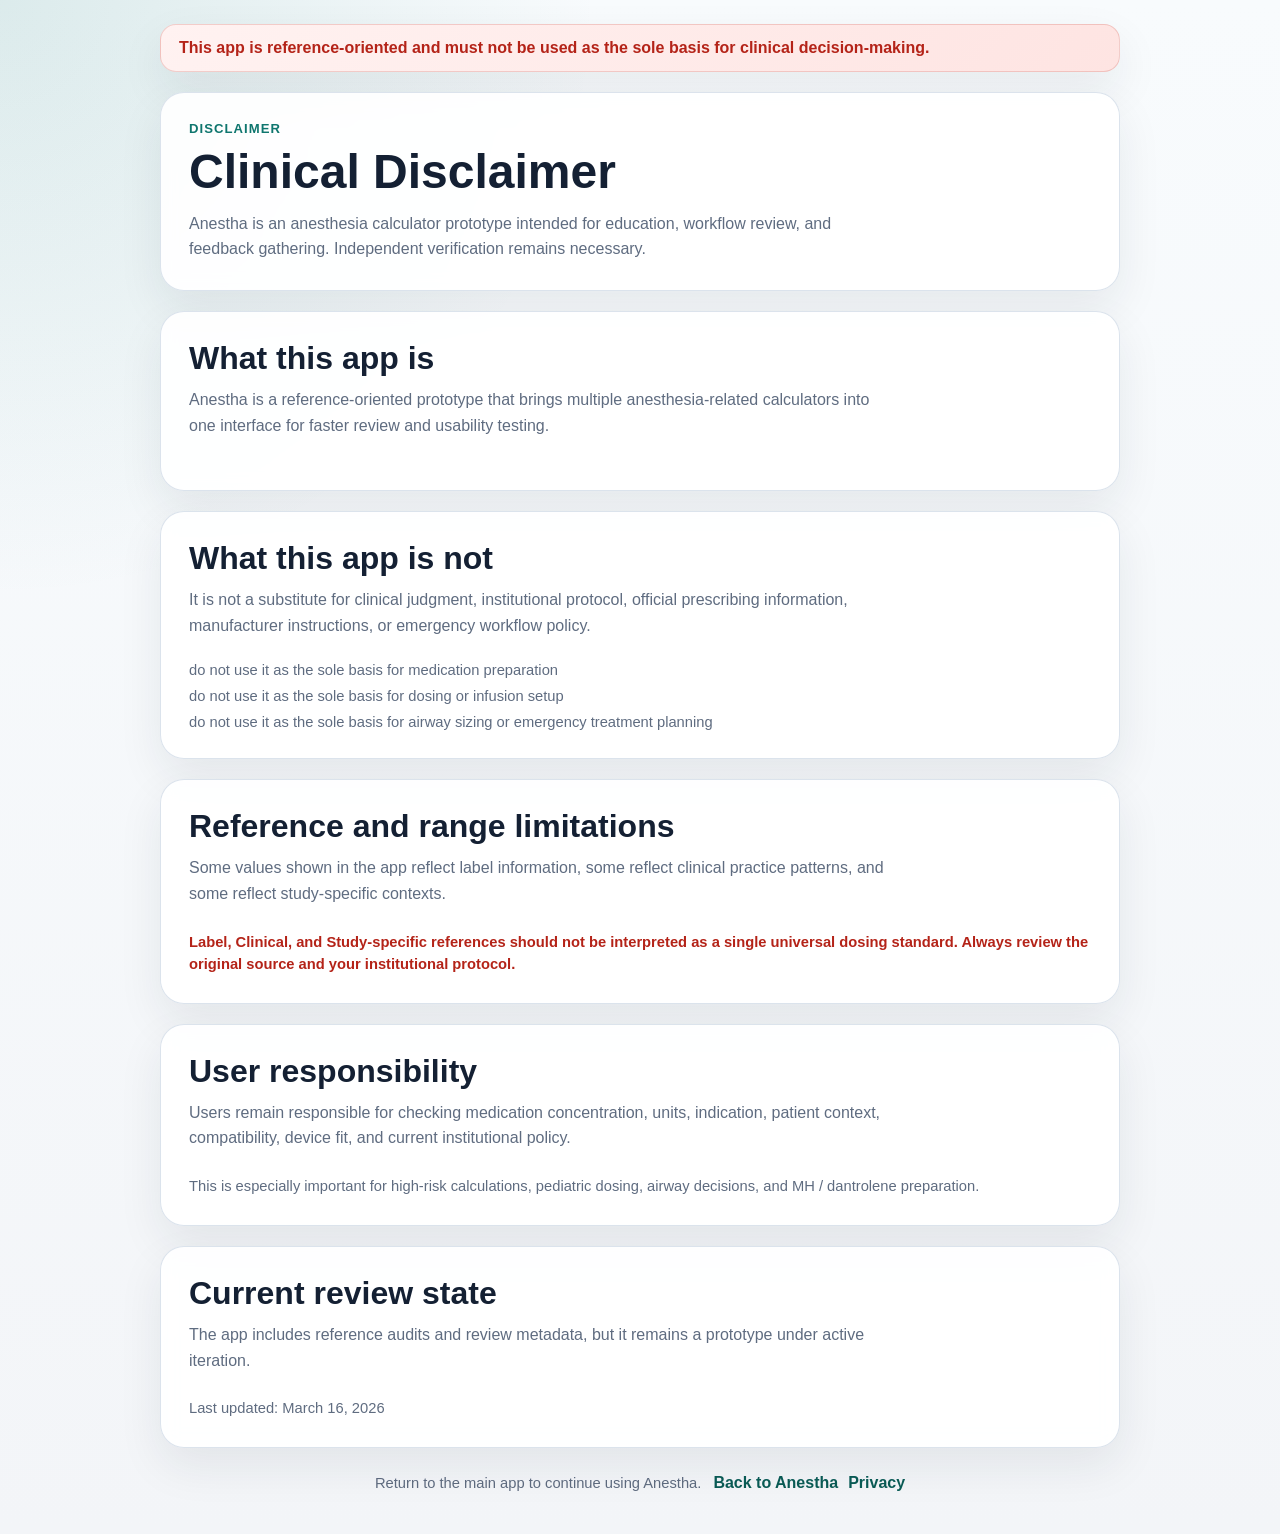
==== disclaimer.html @ b2483615 "Prepare v0.1.0 web release" ====
<!DOCTYPE html>
<html lang="en">
<head>
  <meta charset="UTF-8">
  <meta name="viewport" content="width=device-width, initial-scale=1.0">
  <title>Anestha Disclaimer</title>
  <link rel="icon" type="image/svg+xml" href="favicon.svg">
  <link rel="apple-touch-icon" href="app-icon.svg">
  <meta name="theme-color" content="#0f766e">
  <link rel="stylesheet" href="style.css">
</head>
<body>
  <main class="page">
    <section class="warning-banner" aria-label="Important disclaimer">
      <strong>This app is reference-oriented and must not be used as the sole basis for clinical decision-making.</strong>
    </section>

    <section class="app-shell">
      <header class="hero">
        <p class="eyebrow">Disclaimer</p>
        <h1>Clinical Disclaimer</h1>
        <p class="hero-text">
          Anestha is an anesthesia calculator prototype intended for education, workflow review, and feedback gathering. Independent verification remains necessary.
        </p>
      </header>

      <section class="calculator-panel">
        <div class="calculator-heading">
          <h2>What this app is</h2>
          <p class="calculator-description">
            Anestha is a reference-oriented prototype that brings multiple anesthesia-related calculators into one interface for faster review and usability testing.
          </p>
        </div>
      </section>

      <section class="calculator-panel">
        <div class="calculator-heading">
          <h2>What this app is not</h2>
          <p class="calculator-description">
            It is not a substitute for clinical judgment, institutional protocol, official prescribing information, manufacturer instructions, or emergency workflow policy.
          </p>
        </div>
        <ul class="reference-list">
          <li>do not use it as the sole basis for medication preparation</li>
          <li>do not use it as the sole basis for dosing or infusion setup</li>
          <li>do not use it as the sole basis for airway sizing or emergency treatment planning</li>
        </ul>
      </section>

      <section class="calculator-panel">
        <div class="calculator-heading">
          <h2>Reference and range limitations</h2>
          <p class="calculator-description">
            Some values shown in the app reflect label information, some reflect clinical practice patterns, and some reflect study-specific contexts.
          </p>
        </div>
        <p class="reference-note">
          Label, Clinical, and Study-specific references should not be interpreted as a single universal dosing standard. Always review the original source and your institutional protocol.
        </p>
      </section>

      <section class="calculator-panel">
        <div class="calculator-heading">
          <h2>User responsibility</h2>
          <p class="calculator-description">
            Users remain responsible for checking medication concentration, units, indication, patient context, compatibility, device fit, and current institutional policy.
          </p>
        </div>
        <p class="helper-text">
          This is especially important for high-risk calculations, pediatric dosing, airway decisions, and MH / dantrolene preparation.
        </p>
      </section>

      <section class="calculator-panel">
        <div class="calculator-heading">
          <h2>Current review state</h2>
          <p class="calculator-description">
            The app includes reference audits and review metadata, but it remains a prototype under active iteration.
          </p>
        </div>
        <p class="helper-text">
          Last updated: March 16, 2026
        </p>
      </section>

      <footer class="app-footer">
        <p class="app-footer-text">
          Return to the main app to continue using Anestha.
        </p>
        <div class="app-footer-links">
          <a href="index.html">Back to Anestha</a>
          <a href="privacy.html">Privacy</a>
        </div>
      </footer>
    </section>
  </main>
</body>
</html>
---- style.css ----
:root {
  --bg: #f3f5f8;
  --panel: #ffffff;
  --panel-soft: #f8fafc;
  --text: #142033;
  --muted: #5f6c80;
  --accent: #0f766e;
  --accent-dark: #0a5c56;
  --accent-soft: #d7f3ef;
  --danger: #b42318;
  --danger-soft: #fee4e2;
  --border: #d8e0ea;
  --shadow: 0 18px 45px rgba(20, 32, 51, 0.08);
}

* {
  box-sizing: border-box;
}

body {
  margin: 0;
  font-family: "Segoe UI", Tahoma, Geneva, Verdana, sans-serif;
  background:
    radial-gradient(circle at top left, rgba(15, 118, 110, 0.12), transparent 30%),
    linear-gradient(180deg, #f8fbfd 0%, var(--bg) 100%);
  color: var(--text);
}

.page {
  min-height: 100vh;
  padding: 24px 16px 40px;
}

.warning-banner {
  max-width: 960px;
  margin: 0 auto 20px;
  padding: 14px 18px;
  border: 1px solid rgba(180, 35, 24, 0.18);
  border-radius: 16px;
  background: linear-gradient(135deg, #fff2f1, var(--danger-soft));
  color: var(--danger);
  box-shadow: var(--shadow);
}

.app-shell {
  max-width: 960px;
  margin: 0 auto;
  display: grid;
  gap: 20px;
}

.hero,
.calculator-switcher,
.calculator-panel,
.result-card {
  background: rgba(255, 255, 255, 0.92);
  backdrop-filter: blur(8px);
  border: 1px solid rgba(216, 224, 234, 0.9);
  border-radius: 24px;
  box-shadow: var(--shadow);
}

.hero {
  padding: 28px;
}

.hero-topbar {
  display: flex;
  align-items: flex-start;
  justify-content: space-between;
  gap: 16px;
}

.eyebrow {
  margin: 0 0 10px;
  font-size: 0.82rem;
  font-weight: 700;
  letter-spacing: 0.08em;
  text-transform: uppercase;
  color: var(--accent);
}

.language-select-wrap {
  min-width: 160px;
  margin-left: auto;
  display: flex;
  justify-content: flex-end;
}

.language-select-row {
  min-width: 160px;
  background: rgba(255, 255, 255, 0.92);
}

.sr-only {
  position: absolute;
  width: 1px;
  height: 1px;
  padding: 0;
  margin: -1px;
  overflow: hidden;
  clip: rect(0, 0, 0, 0);
  white-space: nowrap;
  border: 0;
}

.hero h1 {
  margin: 0 0 12px;
  font-size: clamp(1.9rem, 4vw, 3rem);
  line-height: 1.1;
}

.hero-text {
  margin: 0;
  max-width: 680px;
  color: var(--muted);
  line-height: 1.6;
}

.feedback-bar {
  display: grid;
  gap: 10px;
  margin-top: 18px;
  padding-top: 14px;
  border-top: 1px solid var(--border);
}

.feedback-bar-label {
  margin: 0;
  font-size: 0.82rem;
  font-weight: 700;
  letter-spacing: 0.08em;
  text-transform: uppercase;
  color: var(--muted);
}

.feedback-bar-links {
  display: flex;
  flex-wrap: wrap;
  gap: 8px;
}

.feedback-link-chip {
  display: inline-flex;
  align-items: center;
  border: 1px solid var(--border);
  border-radius: 999px;
  padding: 8px 12px;
  background: var(--panel-soft);
  color: var(--text);
  text-decoration: none;
  font-size: 0.92rem;
  font-weight: 700;
}

.feedback-link-chip:hover {
  border-color: rgba(15, 118, 110, 0.3);
  background: var(--accent-soft);
  color: var(--accent-dark);
}

.feedback-status {
  margin-top: 0;
}

.support-grid {
  display: grid;
  grid-template-columns: repeat(2, minmax(0, 1fr));
  gap: 16px;
}

.support-card {
  display: grid;
  gap: 12px;
  padding: 20px;
  border: 1px solid var(--border);
  border-radius: 20px;
  background: rgba(248, 250, 252, 0.88);
}

.support-card-kicker {
  margin: 0;
  font-size: 0.76rem;
  font-weight: 700;
  letter-spacing: 0.12em;
  text-transform: uppercase;
  color: var(--muted);
}

.support-card h3 {
  margin: 0;
  font-size: 1.2rem;
}

.support-card-description {
  margin: 0;
  color: var(--muted);
  line-height: 1.6;
}

.support-link-group {
  margin-top: 2px;
}

.support-legal {
  margin-top: 18px;
  padding-top: 18px;
  border-top: 1px solid var(--border);
}

.app-footer {
  max-width: 960px;
  margin: 4px auto 0;
  display: flex;
  flex-wrap: wrap;
  align-items: center;
  justify-content: space-between;
  gap: 12px;
  padding: 0 4px;
}

.app-footer-text {
  margin: 0;
  color: var(--muted);
  font-size: 0.92rem;
  line-height: 1.5;
}

.app-footer-links {
  display: flex;
  flex-wrap: wrap;
  gap: 10px;
}

.app-footer-links a {
  color: var(--accent-dark);
  text-decoration: none;
  font-weight: 700;
}

.app-footer-links a:hover {
  text-decoration: underline;
}

.btn.is-disabled {
  opacity: 0.55;
  pointer-events: none;
}

.calculator-panel {
  padding: 28px;
}

.calculator-switcher {
  padding: 20px 24px;
}

.switcher-label {
  margin: 0 0 12px;
  font-size: 0.76rem;
  font-weight: 700;
  letter-spacing: 0.12em;
  text-transform: uppercase;
  color: var(--muted);
}

.calculator-tabs {
  display: flex;
  flex-wrap: wrap;
  gap: 10px;
}

.calculator-tab {
  border: 1px solid var(--border);
  border-radius: 999px;
  padding: 10px 16px;
  background: #fff;
  color: var(--text);
  font: inherit;
  font-weight: 700;
  cursor: pointer;
  transition: background 0.18s ease, color 0.18s ease, border-color 0.18s ease, transform 0.18s ease;
}

.calculator-tab:hover {
  transform: translateY(-1px);
}

.calculator-tab.is-active {
  background: linear-gradient(135deg, var(--accent), var(--accent-dark));
  border-color: transparent;
  color: #fff;
}

.calculator-view {
  display: grid;
  gap: 20px;
}

.calculator-heading {
  margin-bottom: 24px;
}

.calculator-kicker {
  margin: 0 0 8px;
  display: inline-flex;
  align-items: center;
  gap: 8px;
  padding: 6px 10px;
  border-radius: 999px;
  background: rgba(15, 118, 110, 0.1);
  border: 1px solid rgba(15, 118, 110, 0.14);
  font-size: 0.74rem;
  font-weight: 700;
  letter-spacing: 0.12em;
  text-transform: uppercase;
  color: var(--accent);
}

.calculator-heading h2 {
  margin: 0 0 10px;
  font-size: clamp(1.4rem, 3vw, 2rem);
}

.calculator-description {
  margin: 0;
  max-width: 700px;
  color: var(--muted);
  line-height: 1.6;
}

.calculator-panel-placeholder {
  min-height: 220px;
  display: flex;
  align-items: center;
}

.form-stack {
  display: grid;
  gap: 18px;
}

.infusion-submode-selector {
  margin-bottom: 18px;
}

.mode-option-button {
  position: relative;
  border: 1px solid rgba(216, 224, 234, 0.92);
  border-radius: 20px;
  padding: 14px 18px;
  background: linear-gradient(180deg, rgba(255, 255, 255, 0.98) 0%, rgba(248, 250, 252, 0.96) 100%);
  color: var(--text);
  font: inherit;
  font-weight: 800;
  cursor: pointer;
  box-shadow: 0 8px 18px rgba(20, 32, 51, 0.05);
  transition: background 0.18s ease, color 0.18s ease, border-color 0.18s ease, transform 0.18s ease, box-shadow 0.18s ease;
}

.mode-option-button:hover {
  transform: translateY(-1px);
  border-color: rgba(15, 118, 110, 0.2);
  box-shadow: 0 10px 22px rgba(20, 32, 51, 0.08);
}

.mode-option-button.is-active {
  background: linear-gradient(180deg, rgba(215, 243, 239, 0.96) 0%, rgba(203, 238, 233, 0.96) 100%);
  border-color: rgba(15, 118, 110, 0.28);
  color: var(--accent-dark);
  box-shadow: 0 12px 24px rgba(15, 118, 110, 0.12);
}

.mode-option-button.is-active::before {
  content: "";
  position: absolute;
  inset: 0 auto 0 0;
  width: 6px;
  border-radius: 20px 0 0 20px;
  background: linear-gradient(180deg, var(--accent) 0%, var(--accent-dark) 100%);
}

.preset-summary {
  padding: 16px 18px;
  border: 1px solid var(--border);
  border-radius: 18px;
  background: var(--panel-soft);
}

.preset-summary-row {
  display: grid;
  grid-template-columns: 140px minmax(0, 1fr);
  gap: 10px;
  margin-bottom: 10px;
}

.preset-summary-row:last-of-type {
  margin-bottom: 0;
}

.preset-summary-label {
  font-weight: 700;
  color: var(--muted);
  font-size: 0.82rem;
  letter-spacing: 0.02em;
}

.preset-summary-value {
  color: var(--text);
}

.preset-summary-value-row {
  display: flex;
  align-items: center;
  justify-content: space-between;
  gap: 10px;
}

.reference-note {
  margin: 14px 0 0;
  color: var(--danger);
  font-size: 0.92rem;
  font-weight: 700;
  line-height: 1.5;
}

.mode-panels {
  display: grid;
  gap: 16px;
}

.submode-panel {
  padding: 16px;
  border: 1px solid var(--border);
  border-radius: 18px;
  background: rgba(248, 250, 252, 0.8);
}

.field-full {
  grid-column: 1 / -1;
}

.mode-selector {
  margin-bottom: 22px;
  padding: 16px;
  border: 1px solid var(--border);
  border-radius: 18px;
  background: var(--panel-soft);
}

.mode-title {
  margin: 0 0 12px;
  font-size: 0.76rem;
  font-weight: 700;
  letter-spacing: 0.12em;
  text-transform: uppercase;
  color: var(--muted);
}

.mode-options {
  display: flex;
  flex-wrap: wrap;
  gap: 10px;
}

.mode-option {
  display: flex;
  align-items: center;
  gap: 8px;
  padding: 10px 14px;
  border: 1px solid var(--border);
  border-radius: 999px;
  background: #fff;
  font-weight: 600;
  cursor: pointer;
}

.mode-option input {
  margin: 0;
  accent-color: var(--accent);
}

.drug-selector {
  margin-bottom: 22px;
}

.quick-drug-actions {
  margin-top: 10px;
}

.quick-drug-groups {
  display: grid;
  gap: 10px;
  margin-top: 12px;
}

.quick-drug-row {
  display: grid;
  gap: 8px;
}

.quick-drug-label {
  font-size: 0.74rem;
  font-weight: 700;
  letter-spacing: 0.12em;
  text-transform: uppercase;
  color: var(--muted);
}

.quick-drug-list {
  display: flex;
  flex-wrap: wrap;
  gap: 8px;
}

.quick-drug-chip {
  display: inline-flex;
  align-items: center;
  gap: 6px;
  min-width: 0;
}

.chip-button {
  display: inline-flex;
  align-items: center;
  justify-content: center;
  gap: 8px;
  border: 1px solid rgba(15, 118, 110, 0.14);
  border-radius: 999px;
  padding: 9px 13px;
  background: #fff;
  color: var(--accent-dark);
  font: inherit;
  font-size: 0.88rem;
  font-weight: 800;
  cursor: pointer;
  box-shadow: 0 4px 10px rgba(20, 32, 51, 0.04);
}

.chip-button-small {
  padding: 6px 10px;
  font-size: 0.85rem;
}

.chip-button-secondary {
  background: rgba(15, 118, 110, 0.06);
}

.chip-button.is-active {
  background: var(--accent-soft);
  color: var(--accent-dark);
  border-color: rgba(15, 118, 110, 0.3);
}

.chip-button:hover {
  border-color: rgba(15, 118, 110, 0.24);
  background: rgba(15, 118, 110, 0.1);
}

.reference-panel {
  margin-top: 18px;
  padding-top: 14px;
  border-top: 1px solid var(--border);
}

.reference-list {
  margin: 8px 0 0;
  padding-left: 0;
  list-style: none;
  display: grid;
  gap: 10px;
  color: var(--muted);
  font-size: 0.92rem;
}

.reference-list a {
  color: var(--accent-dark);
}

.reference-item {
  padding: 10px 12px;
  border: 1px solid var(--border);
  border-radius: 12px;
  background: rgba(255, 255, 255, 0.72);
}

.reference-details {
  display: block;
}

.reference-summary {
  cursor: pointer;
  list-style: none;
}

.reference-summary::-webkit-details-marker {
  display: none;
}

.reference-summary-title {
  color: var(--text);
  font-weight: 700;
  overflow-wrap: anywhere;
}

.reference-summary-title-row {
  display: flex;
  align-items: center;
  justify-content: space-between;
  gap: 10px;
  min-width: 0;
}

.reference-summary-meta {
  display: block;
  margin-top: 4px;
  color: var(--muted);
  font-size: 0.84rem;
}

.reference-badge {
  flex-shrink: 0;
  padding: 4px 9px;
  border-radius: 999px;
  font-size: 0.72rem;
  font-weight: 700;
  letter-spacing: 0.02em;
  border: 1px solid transparent;
  box-shadow: inset 0 1px 0 rgba(255, 255, 255, 0.35);
}

.reference-badge.is-label {
  background: rgba(33, 94, 60, 0.14);
  border-color: rgba(33, 94, 60, 0.18);
  color: #215e3c;
}

.reference-badge.is-clinical {
  background: rgba(18, 92, 140, 0.14);
  border-color: rgba(18, 92, 140, 0.18);
  color: #125c8c;
}

.reference-badge.is-study {
  background: rgba(140, 86, 18, 0.16);
  border-color: rgba(140, 86, 18, 0.2);
  color: #8c5612;
}

.reference-badge.is-use-case-induction {
  background: rgba(119, 29, 149, 0.12);
  border-color: rgba(119, 29, 149, 0.18);
  color: #771d95;
}

.reference-badge.is-use-case-maintenance {
  background: rgba(10, 102, 74, 0.12);
  border-color: rgba(10, 102, 74, 0.18);
  color: #0a664a;
}

.reference-badge.is-use-case-sedation {
  background: rgba(180, 83, 9, 0.12);
  border-color: rgba(180, 83, 9, 0.18);
  color: #b45309;
}

.reference-badge.is-use-case-support {
  background: rgba(30, 64, 175, 0.12);
  border-color: rgba(30, 64, 175, 0.18);
  color: #1e40af;
}

#reference-range-badge .reference-badge,
#result-range-badge .reference-badge {
  font-size: 0.76rem;
}

.reference-reviewed {
  color: var(--text-muted);
}

.reference-detail-body {
  margin-top: 10px;
  padding-top: 10px;
  border-top: 1px solid var(--border);
}

.reference-usage-note {
  margin: 0 0 8px;
  color: var(--text-secondary);
  line-height: 1.45;
}

.reference-disclaimer {
  margin: 0 0 10px;
  color: var(--muted);
  font-size: 0.84rem;
  line-height: 1.45;
}

.reference-external-link {
  font-weight: 600;
}

.quick-drug-remove {
  width: 28px;
  height: 28px;
  border: 1px solid var(--border);
  border-radius: 999px;
  background: #fff;
  color: var(--muted);
  font: inherit;
  font-size: 0.95rem;
  font-weight: 700;
  line-height: 1;
  cursor: pointer;
}

.inline-action-button {
  border: 0;
  padding: 0;
  background: transparent;
  color: var(--accent-dark);
  font: inherit;
  text-align: left;
  cursor: pointer;
}

.inline-action-button:disabled {
  color: var(--muted);
  cursor: default;
}

.preset-summary-action {
  display: inline-flex;
  align-items: center;
  gap: 10px;
  justify-content: flex-end;
  flex-wrap: wrap;
}

.form-grid {
  display: grid;
  grid-template-columns: repeat(2, minmax(0, 1fr));
  gap: 18px;
}

.field {
  display: grid;
  gap: 8px;
}

.field-label {
  font-weight: 700;
  color: var(--muted);
  font-size: 0.84rem;
  letter-spacing: 0.03em;
}

.input-row {
  display: flex;
  align-items: center;
  overflow: hidden;
  border: 1px solid var(--border);
  border-radius: 14px;
  background: var(--panel-soft);
  transition: border-color 0.2s ease, box-shadow 0.2s ease;
}

.input-row:focus-within {
  border-color: var(--accent);
  box-shadow: 0 0 0 4px rgba(15, 118, 110, 0.14);
}

.input-row input {
  width: 100%;
  border: 0;
  outline: none;
  background: transparent;
  padding: 15px 16px;
  font-size: 1rem;
  color: var(--text);
}

.input-row input::placeholder {
  color: #94a3b8;
}

.select-row {
  display: flex;
  align-items: center;
  border: 1px solid var(--border);
  border-radius: 14px;
  background: var(--panel-soft);
  overflow: hidden;
}

.input-suffix-select {
  flex: 0 0 104px;
  width: 104px;
  margin-left: 8px;
}

.select-row select {
  width: 100%;
  border: 0;
  outline: none;
  background: transparent;
  padding: 15px 16px;
  font-size: 1rem;
  color: var(--text);
  appearance: none;
  cursor: pointer;
}

.helper-text {
  margin: 8px 0 0;
  color: var(--muted);
  font-size: 0.92rem;
  line-height: 1.5;
}

.unit {
  padding: 0 14px;
  border-left: 1px solid var(--border);
  font-size: 0.9rem;
  font-weight: 700;
  color: var(--muted);
  white-space: nowrap;
}

.error-message {
  min-height: 24px;
  margin: 16px 0 0;
  color: var(--danger);
  font-weight: 700;
}

.actions {
  display: flex;
  flex-wrap: wrap;
  gap: 12px;
  margin-top: 12px;
}

.workspace-toolbar {
  display: flex;
  flex-wrap: wrap;
  align-items: end;
  gap: 14px;
}

.workspace-card-list {
  display: grid;
  gap: 16px;
  margin-top: 18px;
}

.workspace-card {
  padding: 18px;
  border: 1px solid var(--border);
  border-radius: 18px;
  background: rgba(248, 250, 252, 0.88);
  border-left-width: 6px;
}

.workspace-card.is-vasopressor {
  border-left-color: #0f766e;
}

.workspace-card.is-inotrope {
  border-left-color: #b54708;
}

.workspace-card.is-vasodilator {
  border-left-color: #1d4ed8;
}

.workspace-card.is-other {
  border-left-color: #64748b;
}

.workspace-card-header {
  display: flex;
  align-items: flex-start;
  justify-content: space-between;
  gap: 12px;
  margin-bottom: 14px;
}

.workspace-card-title {
  margin: 0;
  font-size: 1.15rem;
}

.workspace-card-meta {
  margin: 4px 0 0;
  color: var(--muted);
  font-size: 0.9rem;
}

.workspace-card-tag-row {
  display: flex;
  flex-wrap: wrap;
  gap: 8px;
  margin-top: 8px;
}

.workspace-card-tag {
  display: inline-flex;
  align-items: center;
  border-radius: 999px;
  padding: 5px 10px;
  font-size: 0.78rem;
  font-weight: 700;
  letter-spacing: 0.04em;
  text-transform: uppercase;
}

.workspace-card-tag.is-vasopressor {
  background: rgba(15, 118, 110, 0.12);
  color: #0f766e;
}

.workspace-card-tag.is-inotrope {
  background: rgba(181, 71, 8, 0.12);
  color: #b54708;
}

.workspace-card-tag.is-vasodilator {
  background: rgba(29, 78, 216, 0.12);
  color: #1d4ed8;
}

.workspace-card-tag.is-other {
  background: rgba(100, 116, 139, 0.14);
  color: #475569;
}

.workspace-card-result {
  margin-top: 14px;
  padding: 14px 16px;
  border-radius: 16px;
  background: rgba(20, 32, 51, 0.04);
  border: 1px solid rgba(20, 32, 51, 0.08);
}

.workspace-card-result.is-warning {
  background: rgba(254, 228, 226, 0.55);
  border-color: rgba(180, 35, 24, 0.18);
}

.workspace-card-rate {
  margin: 0;
  font-size: 1.35rem;
  font-weight: 700;
  color: var(--text);
}

.workspace-card-rate.is-warning {
  color: var(--danger);
}

.is-out-of-range {
  color: var(--danger) !important;
}

.workspace-card-context,
.workspace-card-warning,
.workspace-card-reference-note {
  margin: 8px 0 0;
  color: var(--muted);
  line-height: 1.5;
  overflow-wrap: anywhere;
}

.workspace-card-warning {
  color: var(--danger);
  font-weight: 700;
}

.btn {
  border: 0;
  border-radius: 999px;
  padding: 13px 22px;
  font-size: 1rem;
  font-weight: 700;
  cursor: pointer;
  transition: transform 0.18s ease, opacity 0.18s ease, background 0.18s ease;
}

.btn:hover {
  transform: translateY(-1px);
}

.btn-primary {
  background: linear-gradient(135deg, var(--accent), var(--accent-dark));
  color: #fff;
}

.btn-secondary {
  background: #eff4f8;
  color: var(--text);
  border: 1px solid rgba(216, 224, 234, 0.95);
}

.result-card {
  padding: 28px;
  background:
    linear-gradient(180deg, rgba(215, 243, 239, 0.6) 0%, rgba(255, 255, 255, 0.95) 100%);
}

.result-card.is-warning {
  background:
    linear-gradient(180deg, rgba(254, 228, 226, 0.9) 0%, rgba(255, 255, 255, 0.98) 100%);
  border-color: rgba(180, 35, 24, 0.28);
}

.result-label {
  margin: 0;
  font-size: 0.88rem;
  font-weight: 700;
  letter-spacing: 0.08em;
  text-transform: uppercase;
  color: var(--accent);
}

.result-label-row {
  display: flex;
  align-items: center;
  justify-content: space-between;
  gap: 10px;
  margin-bottom: 10px;
  min-width: 0;
}

.result-use-case-row {
  margin-top: -2px;
  margin-bottom: 12px;
}

.result-use-case-text {
  margin: 0;
  color: var(--text);
  font-size: 0.92rem;
  font-weight: 600;
  overflow-wrap: anywhere;
}

.preset-summary.has-range-label,
.result-card.has-range-label {
  box-shadow: inset 0 3px 0 rgba(33, 94, 60, 0.35);
}

.preset-summary.has-range-clinical,
.result-card.has-range-clinical {
  box-shadow: inset 0 3px 0 rgba(18, 92, 140, 0.35);
}

.preset-summary.has-range-study,
.result-card.has-range-study {
  box-shadow: inset 0 3px 0 rgba(140, 86, 18, 0.35);
}

.result-card h2 {
  margin: 0;
  font-size: clamp(1.8rem, 4vw, 2.8rem);
}

.result-card h2.is-warning,
.pump-setting-range.is-warning {
  color: var(--danger);
}

.pump-setting {
  margin-top: 16px;
  padding: 14px 16px;
  border-radius: 16px;
  background: rgba(20, 32, 51, 0.04);
  border: 1px solid rgba(20, 32, 51, 0.08);
}

.pump-setting-label {
  margin: 0 0 6px;
  font-size: 0.88rem;
  font-weight: 700;
  color: var(--muted);
  text-transform: uppercase;
  letter-spacing: 0.06em;
}

.pump-setting-range {
  margin: 0;
  font-size: 1.1rem;
  font-weight: 700;
  color: var(--text);
}

.concentration-result {
  margin: 12px 0 0;
  color: var(--muted);
  font-size: 1rem;
}

.calculation-details {
  margin-top: 22px;
  padding: 18px;
  border-radius: 18px;
  background: rgba(255, 255, 255, 0.72);
  border: 1px solid rgba(216, 224, 234, 0.9);
}

.calculation-details h3 {
  margin: 0 0 10px;
  font-size: 1.05rem;
}

.calculation-details p {
  margin: 8px 0 0;
  color: var(--muted);
  line-height: 1.6;
}

.result-summary-grid {
  display: grid;
  grid-template-columns: repeat(2, minmax(0, 1fr));
  gap: 12px;
  margin-top: 18px;
}

.result-summary-item {
  padding: 14px 16px;
  border-radius: 16px;
  background: rgba(15, 118, 110, 0.08);
  border: 1px solid rgba(15, 118, 110, 0.16);
}

.result-summary-item .pump-setting-label {
  margin-bottom: 8px;
}

.result-summary-item .pump-setting-range {
  font-size: 1.3rem;
}

.reference-table-card {
  margin-top: 22px;
  padding: 18px;
  border-radius: 18px;
  background: rgba(255, 255, 255, 0.84);
  border: 1px solid rgba(216, 224, 234, 0.9);
}

.reference-table-header {
  display: flex;
  align-items: flex-start;
  justify-content: space-between;
  gap: 12px;
}

.reference-table-wrap {
  margin-top: 12px;
  overflow-x: auto;
}

.reference-table {
  width: 100%;
  border-collapse: collapse;
  min-width: 320px;
}

.reference-table th,
.reference-table td {
  padding: 12px 10px;
  text-align: left;
  border-bottom: 1px solid var(--border);
}

.reference-table tr.is-warning td {
  color: var(--danger);
  font-weight: 700;
  background: rgba(254, 228, 226, 0.55);
}

.reference-table th {
  font-size: 0.88rem;
  text-transform: uppercase;
  letter-spacing: 0.06em;
  color: var(--muted);
}

.result-warning {
  margin: 18px 0 0;
  font-weight: 700;
  color: var(--danger);
}

.hidden {
  display: none;
}

@media (max-width: 720px) {
  .page {
    padding: 18px 12px 28px;
  }

  .hero-topbar {
    flex-direction: column;
    align-items: flex-start;
  }

  .language-select-wrap,
  .language-select-row {
    width: 100%;
    min-width: 0;
  }

  .language-select-wrap {
    justify-content: flex-end;
  }

  .hero,
  .calculator-switcher,
  .calculator-panel,
  .result-card {
    padding: 20px;
    border-radius: 20px;
  }

  .hero-text,
  .calculator-description,
  .helper-text,
  .reference-note,
  .workspace-card-meta,
  .workspace-card-context,
  .workspace-card-reference-note {
    overflow-wrap: anywhere;
  }

  .form-grid {
    grid-template-columns: 1fr;
  }

  .preset-summary-row {
    grid-template-columns: 1fr;
    gap: 4px;
  }

  .actions {
    flex-direction: column;
  }

  .feedback-bar-links {
    flex-direction: column;
  }

  .support-grid {
    grid-template-columns: 1fr;
  }

  .app-footer {
    flex-direction: column;
    align-items: flex-start;
  }

  .result-summary-grid {
    grid-template-columns: 1fr;
  }

  .workspace-toolbar,
  .workspace-card-header {
    flex-direction: column;
    align-items: stretch;
  }

  .result-label-row,
  .reference-summary-title-row {
    flex-direction: column;
    align-items: flex-start;
  }

  .preset-summary-value-row {
    align-items: flex-start;
    justify-content: flex-start;
    flex-wrap: wrap;
  }

  .quick-drug-list,
  .workspace-card-tag-row {
    width: 100%;
  }

  .quick-drug-chip,
  .chip-button {
    max-width: 100%;
  }

  .input-suffix-select {
    flex: 0 0 92px;
    width: 92px;
  }

  .unit {
    padding: 0 10px;
    font-size: 0.84rem;
  }

  .btn {
    width: 100%;
  }

  .mode-options {
    flex-direction: column;
  }

  .calculator-tabs {
    flex-direction: column;
  }

  .calculator-tab {
    width: 100%;
  }

  .mode-option-button {
    width: 100%;
  }
}
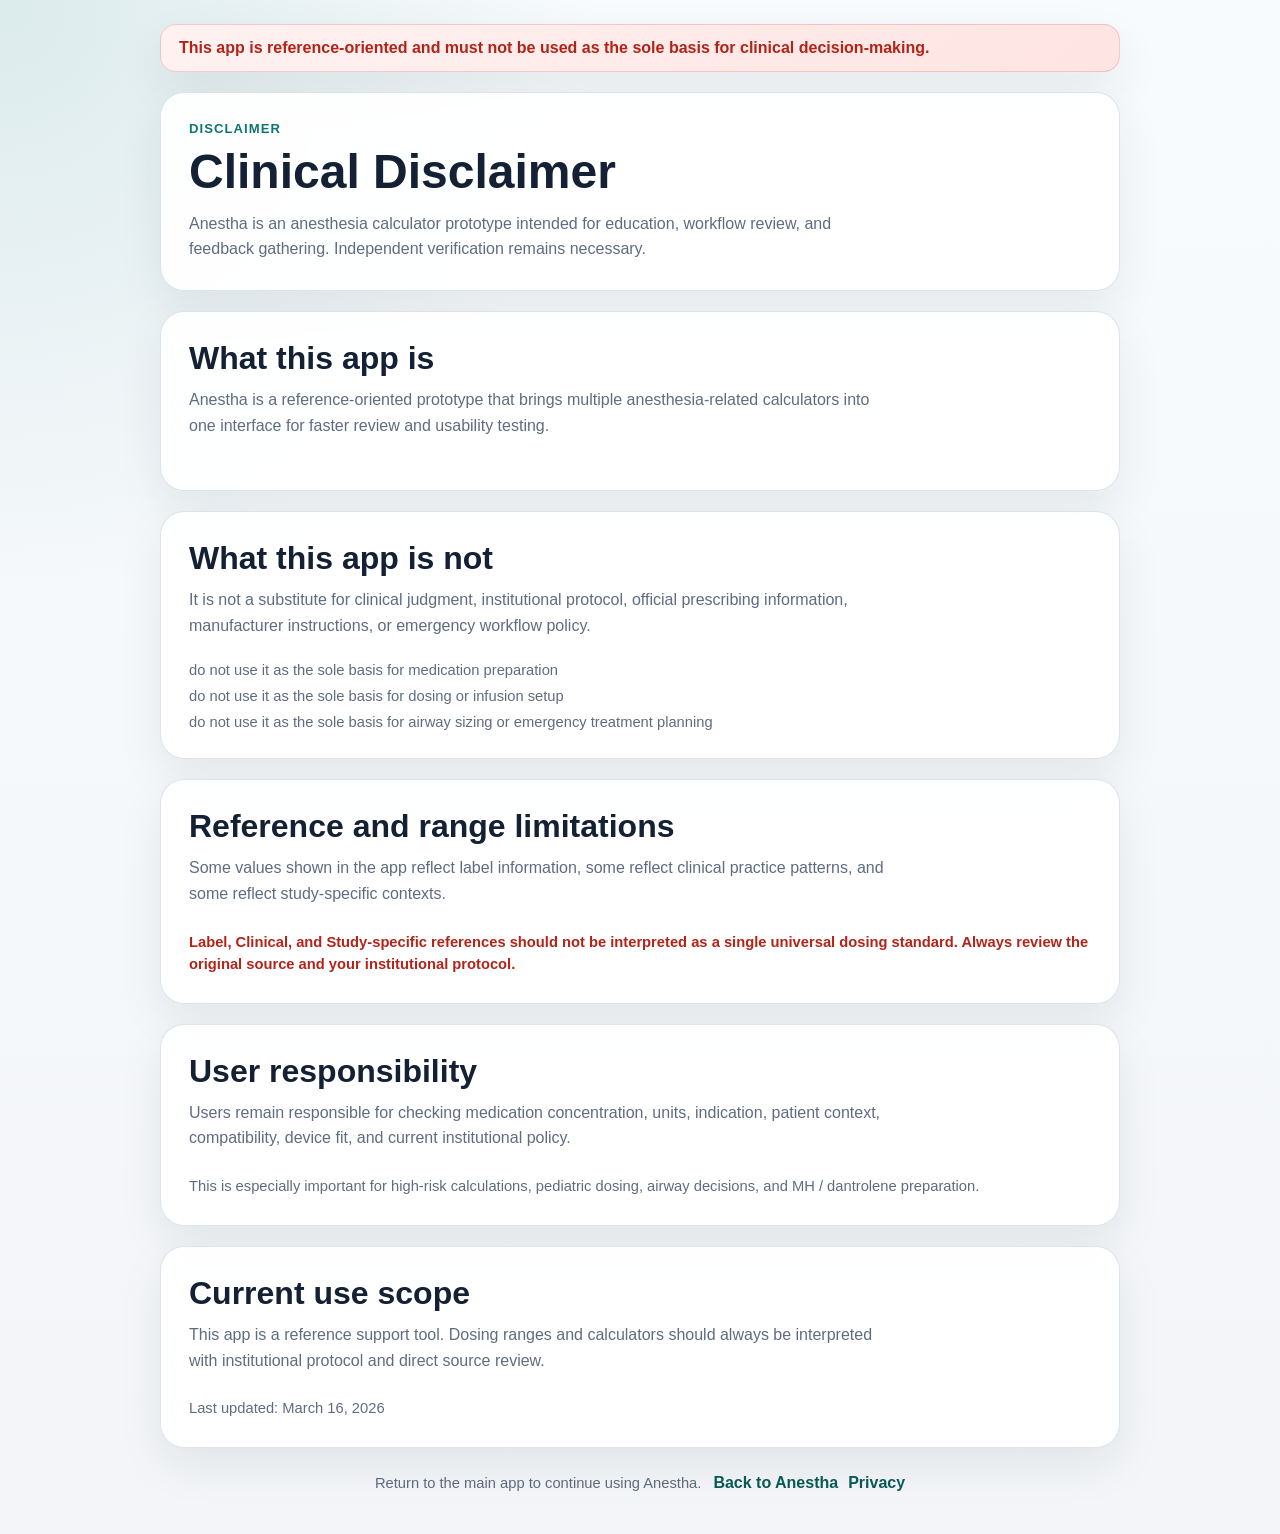
==== commit e273bd43: "Refine user-facing copy and add NTG unit toggle in multi-drug" ====
--- a/disclaimer.html
+++ b/disclaimer.html
@@ -73,9 +73,9 @@
 
       <section class="calculator-panel">
         <div class="calculator-heading">
-          <h2>Current review state</h2>
+          <h2>Current use scope</h2>
           <p class="calculator-description">
-            The app includes reference audits and review metadata, but it remains a prototype under active iteration.
+            This app is a reference support tool. Dosing ranges and calculators should always be interpreted with institutional protocol and direct source review.
           </p>
         </div>
         <p class="helper-text">
